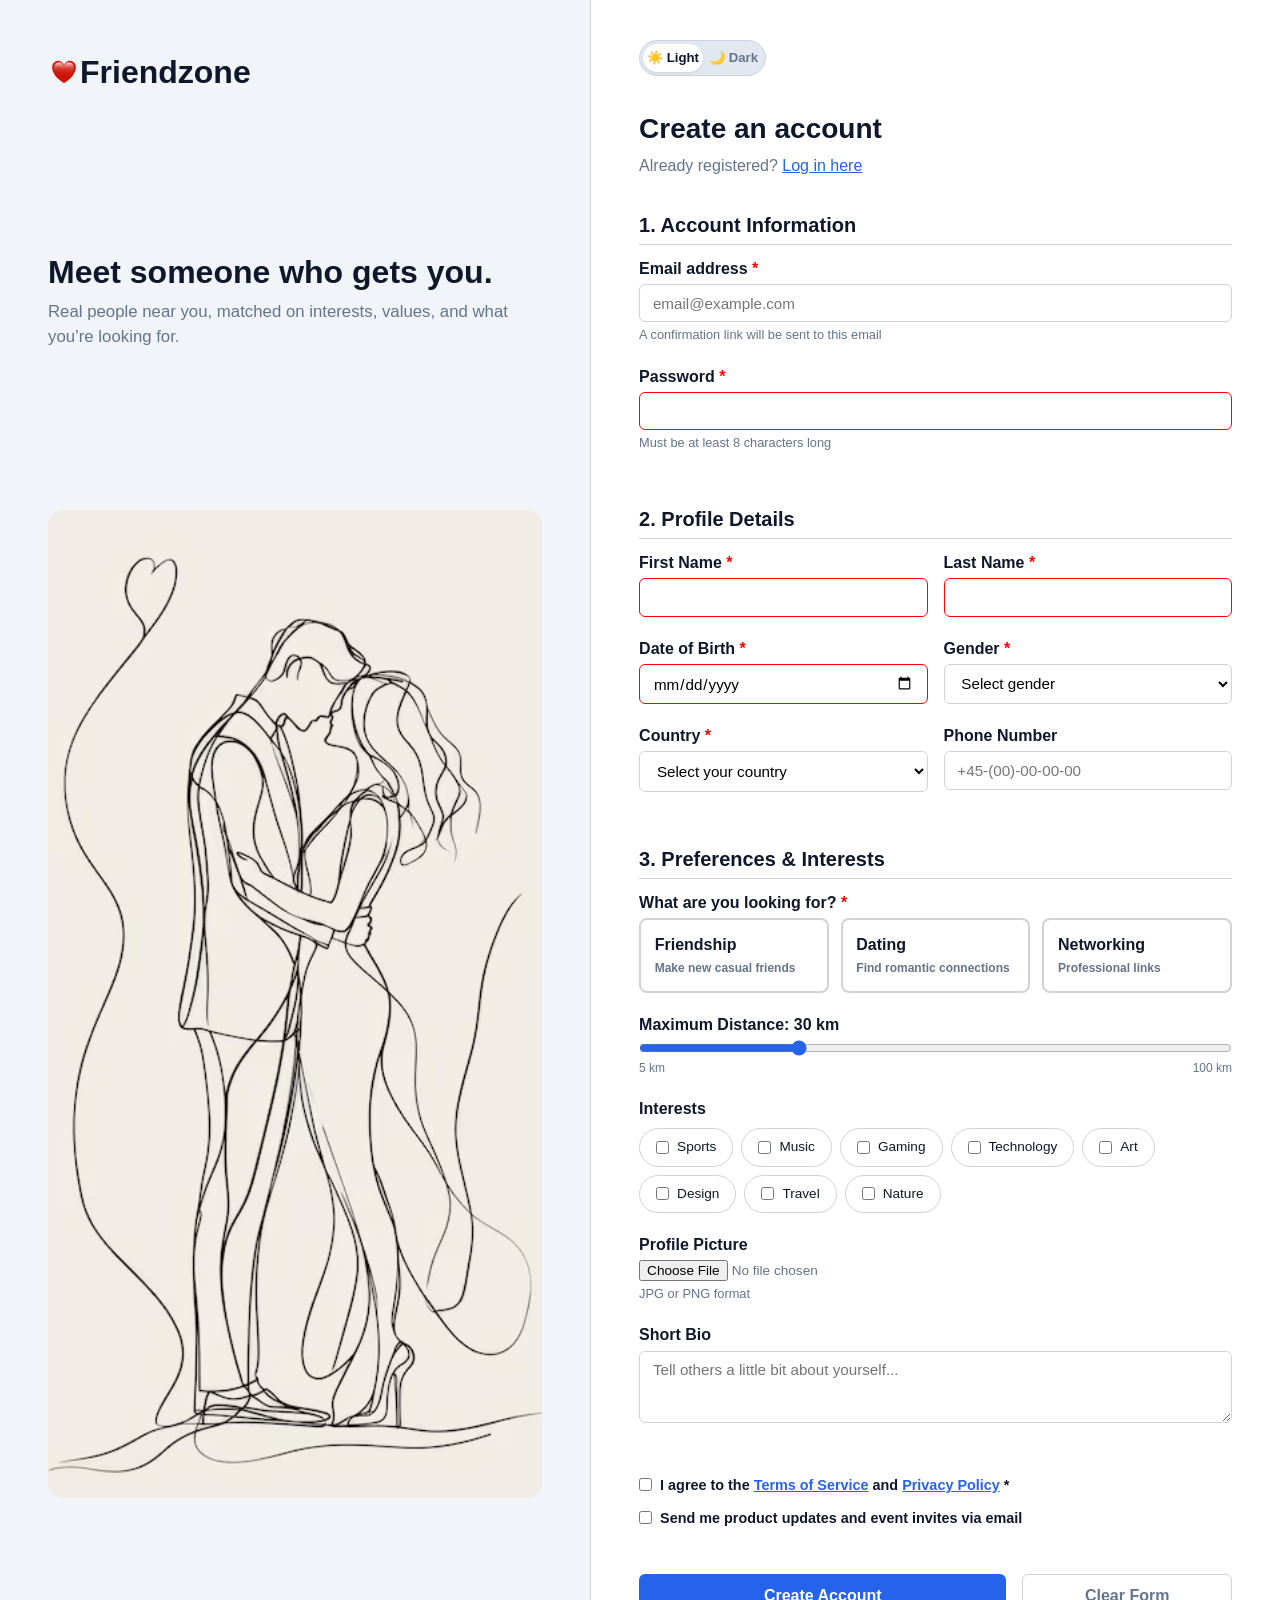
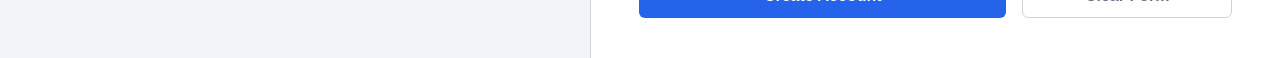
==== index.html @ 1ea024a4 "initial deploy" ====
<!DOCTYPE html>
<html lang="en">
<head>
  <meta charset="UTF-8">
  <meta name="viewport" content="width=device-width, initial-scale=1.0">
  <title>Create Account</title>
  <link rel="stylesheet" href="styles.css">
</head>
<body>

  <!-- theme toggle checkbox -->
  <input type="checkbox" id="theme-toggle" class="theme-toggle-checkbox" aria-label="theme toggle">

  <div class="page-container">
    <a href="#main-form" class="skip-link">Skip to main content</a>

    <!-- left side section -->
    <aside class="left-section" aria-label="left main section">
      <div class="brand">
        <img src="images/logo.png.webp" alt="logo" class="brand-logo">
        <span class="brand-name">Friendzone</span>
      </div>

     <div class="left-content">
        <h1>Meet someone who gets you.</h1>
        <p>Real people near you, matched on interests, values, and what you’re looking for.</p>
      </div>

      <div class="left-space">
        <img src="images/aside-image1.jpg.avif" alt="image" class="left-image">
      </div>

    </aside>

    <!-- main section -->
    <main class="form-section">
      <header class="top-bar">
        <div class="brand mobile-only">
          <img src="images/logo.png.webp" alt="logo" class="brand-logo">
          <span class="brand-name">Friendzone</span>
        </div>

        <label for="theme-toggle" class="theme-toggle-button" role="button" aria-label="theme toggle">
          <span class="theme-option light-opt">
            ☀️ Light 
          </span>
          <span class="theme-option dark-opt">
            🌙 Dark 
          </span>
        </label>
      </header>

      <section class="form-header">
        <h2>Create an account</h2>
        <p>Already registered? <a href="#">Log in here</a></p>
      </section>

      <form id="main-form" class="signup-form" action="#" method="POST" enctype="multipart/form-data">
        
        <!-- account information -->
        <fieldset class="form-group">
          <legend class="section-title">1. Account Information</legend>
          
          <div class="fields">
            <label for="email" class="required">Email address</label>
            <input type="email" id="email" name="email" placeholder="email@example.com" required aria-describedby="email-help">
            <span id="email-help" class="help-text">A confirmation link will be sent to this email</span>
          </div>

          <div class="fields">
            <label for="password" class="required">Password</label>
            <input type="password" id="password" name="password" minlength="8" required aria-describedby="password-help">
            <span id="password-help" class="help-text">Must be at least 8 characters long</span>
          </div>
        </fieldset>

        <!-- personal details -->
        <fieldset class="form-group">
          <legend class="section-title">2. Profile Details</legend>

          <div class="fields-grid">
            <div class="fields">
              <label for="first-name" class="required">First Name</label>
              <input type="text" id="first-name" name="first_name" required autocomplete="given-name">
            </div>

            <div class="fields">
              <label for="last-name" class="required">Last Name</label>
              <input type="text" id="last-name" name="last_name" required autocomplete="family-name">
            </div>
          </div>

          <div class="fields-grid">
            <div class="fields">
              <label for="dob" class="required">Date of Birth</label>
              <input type="date" id="dob" name="dob" required>
            </div>

            <div class="fields">
              <label for="gender" class="required">Gender</label>
              <select id="gender" name="gender" required>
                <option value="" disabled selected>Select gender</option>
                <option value="female">Female</option>
                <option value="male">Male</option>
                <option value="non-binary">Non-binary</option>
                <option value="other">Other / Prefer not to say</option>
              </select>
            </div>
          </div>

          <div class="fields-grid">
            <div class="fields">
              <label for="country" class="required">Country</label>
              <select id="country" name="country" required>
                <option value="" disabled selected>Select your country</option>
                <option value="DK">Denmark</option>
                <option value="SE">Sweden</option>
                <option value="NO">Norway</option>
                <option value="US">United States</option>
                <option value="UK">United Kingdom</option>
                <option value="DE">Germany</option>
                <option value="FR">France</option>
                <option value="OTHER">Other</option>
              </select>
            </div>

            <div class="fields">
              <label for="phone">Phone Number</label>
              <input type="tel" id="phone" name="phone" placeholder="+45-(00)-00-00-00" autocomplete="tel">
            </div>
          </div>
        </fieldset>

        <!-- person's interests -->
        <fieldset class="form-group">
          <legend class="section-title">3. Preferences & Interests</legend>

          <div class="fields">
            <span class="fields-label required">What are you looking for?</span>
            <div class="selections" role="selections" aria-required="true">
              <label class="selection-part">
                <input type="radio" name="goal"value="friendship" required>
                <span class="part-content">
                  <strong>Friendship</strong>
                  <small>Make new casual friends</small>
                </span>
              </label>

              <label class="selection-part">
                <input type="radio" name="goal" value="dating">
                <span class="part-content">
                  <strong>Dating</strong>
                  <small>Find romantic connections</small>
                </span>
              </label>

              <label class="selection-part">
                <input type="radio" name="goal" value="networking">
                <span class="part-content">
                  <strong>Networking</strong>
                  <small>Professional links</small>
                </span>
              </label>
            </div>
          </div>

          <div class="fields">
            <label for="distance-range">Maximum Distance: <output id="range-val">30</output> km</label>
            <input type="range" id="distance-range" name="distance" min="5" max="100" value="30" step="5" oninput="document.getElementById('range-val').value = this.value">
            <div class="range-elements">
              <span>5 km</span>
              <span>100 km</span>
            </div>
          </div>

          <div class="fields">
            <span class="fields-label">Interests</span>
            <div class="checkbox-grid">
              <label class="checkbox-set"><input type="checkbox" name="interests" value="sports"> Sports</label>
              <label class="checkbox-set"><input type="checkbox" name="interests" value="music"> Music</label>
              <label class="checkbox-set"><input type="checkbox" name="interests" value="gaming"> Gaming</label>
              <label class="checkbox-set"><input type="checkbox" name="interests" value="tech"> Technology</label>
              <label class="checkbox-set"><input type="checkbox" name="interests" value="art"> Art</label>
              <label class="checkbox-set"><input type="checkbox" name="interests" value="design"> Design</label>
              <label class="checkbox-set"><input type="checkbox" name="interests" value="travel"> Travel</label>
              <label class="checkbox-set"><input type="checkbox" name="interests" value="nature"> Nature</label>

            </div>
          </div>

          <div class="fields">
            <label for="avatar">Profile Picture</label>
            <input type="file" id="avatar" name="avatar" accept="image/png, image/jpeg">
            <span class="help-text">JPG or PNG format</span>
          </div>

          <div class="fields">
            <label for="bio">Short Bio</label>
            <textarea id="bio" name="bio" rows="3" placeholder="Tell others a little bit about yourself..."></textarea>
          </div>
        </fieldset>

        <fieldset class="form-group">
          <label class="checkbox-container">
            <input type="checkbox" name="terms" required>
            <span>I agree to the <a href="#">Terms of Service</a> and <a href="#">Privacy Policy</a> *</span>
          </label>

          <label class="checkbox-container">
            <input type="checkbox" name="newsletter">
            <span>Send me product updates and event invites via email</span>
          </label>
        </fieldset>

        <!-- buttons -->
        <div class="form-actions">
          <button type="submit" class="button button-primary">Create Account</button>
          <button type="reset" class="button button-secondary">Clear Form</button>
        </div>

      </form>
    </main>
  </div>

</body>
</html>
---- styles.css ----
:root {
  /* colors (light theme */
  --bg: white;
  --bg-left: #f1f5f9;
  --text-main: #0f172a;
  --text-minor: #64748b;
  --border-color: lightgray;
  --border-color-active: #2563eb;
  
  /* colors (interactive) */
  --primary-color: #2563eb;
  --primary-color-hover: #1d4ed8;

  /* colors (other interactives) */
  --other-hover-bg: #eff6ff;
  --other-hover-border: #3b82f6;
  --other-hover-text: #1e3a8a;

  /* toggle button */
  --t-button-bg: #e2e8f0;
  --t-button-border: #cbd5e1;
  --t-button-active-bg: white;
  --t-button-active-text: #0f172a;

  /* other */
  --input-bg: white;
  --input-text: black;
  
  /* focus color */
  --focus-color: 0 0 0 3px rgba(32, 93, 224, 0.35);

  /* fonts */
  --font-sans: sans-serif;
}

/* colors for dark theme */
#theme-toggle:checked ~ .page-container {
  --bg: #1e293b;
  --bg-left: #182232;
  --text-main: #f8fafc;
  --text-minor: #94a3b8;
  --border-color: #334155;
  --border-color-active: #60a5fa;

  --primary-color: #3b82f6;
  --primary-color-hover: #2563eb;

  --other-hover-bg: #1e3a8a;
  --other-hover-border: #60a5fa;
  --other-hover-text: white;

  --t-button-bg: #334155;
  --t-button-border: #475569;
  --t-button-active-bg: #0f172a;
  --t-button-active-text: #f8fafc;

  --input-bg: #0f172a;
  --input-text: #f8fafc;
}

/* main styles */
* {
  box-sizing: border-box;
  margin: 0;
  padding: 0;
}

body {
  font-family: var(--font-sans);
  background-color: var(--bg);
  color: var(--text-main);
  line-height: 1.5;
  min-height: 100vh;
  transition: background-color 0.25s ease, color 0.25s ease;
}

body:has(#theme-toggle:checked) {
  background-color: #0f172a;
}

.theme-toggle-checkbox {
  position: absolute;
  opacity: 0;
  pointer-events: none;
}

/* skip links */
.skip-link {
  position: absolute;
  top: -100px;
  left: 1rem;
  background: var(--primary-color);
  color: #fff;
  padding: 0.5rem 1rem;
  z-index: 100;
  border-radius: 4px;
  text-decoration: none;
  font-weight: 600;
}

.skip-link:focus {
  top: 1rem;
}

/* page container styles */
.page-container {
  display: flex;
  min-height: 100vh;
  width: 100%;
}

.left-section {
  flex: 1;
  background-color: var(--bg-left);
  padding: 3rem;
  display: flex;
  flex-direction: column;
  justify-content: space-between;
  border-right: 1px solid var(--border-color);
}

.form-section {
  flex: 1.2;
  background-color: var(--bg);
  padding: 2.5rem 3rem;
  max-width: 760px;
  overflow-y: auto;
}

@media (max-width: 900px) {
  .page-container {
    flex-direction: column;
  }
  .left-section {
    display: none;
  }
  .form-section {
    max-width: 100%;
    padding: 1.5rem;
  }
}

/* brand name and logo*/
.brand {
  display: flex;
  align-items: center;
  font-weight: 700;
  font-size: 1.25rem;
  color: var(--text-main);
}

.brand-logo {
  width: 32px;
  height: 32px;
  object-fit: contain;
  margin-bottom: 0.75rem;
}

.brand-name {
  font-family: var(--font-sans);
  font-size: 2rem;
  padding-bottom: 0.75rem;
}

.top-bar {
  display: flex;
  justify-content: space-between;
  align-items: center;
  margin-bottom: 2rem;
}

.mobile-only {
  display: none;
}

@media (max-width: 900px) {
  .mobile-only {
    display: flex;
  }
}

.theme-toggle-button {
  display: inline-flex;
  background-color: var(--t-button-bg);
  border: 1px solid var(--t-button-border);
  border-radius: 20px;
  padding: 3px;
  cursor: pointer;
  user-select: none;
  gap: 2px;
}

.theme-option {
  display: flex;
  align-items: center;
  gap: 6px;
  padding: 4px 4px;
  border-radius: 16px;
  font-size: 0.825rem;
  font-weight: 600;
  color: var(--text-minor);
  transition: all 0.2s ease;
}

/* chechbox states */
.light-opt {
  background-color: var(--t-button-active-bg);
  color: var(--t-button-active-text);
  box-shadow: 0 1px 3px rgba(0,0,0,0.1);
}

#theme-toggle:checked ~ .page-container .light-opt {
  background-color: transparent;
  color: var(--text-minor);
  box-shadow: none;
}

#theme-toggle:checked ~ .page-container .dark-opt {
  background-color: var(--t-button-active-bg);
  color: var(--t-button-active-text);
  
  box-shadow: 0 1px 3px rgba(0,0,0,0.2);
}

/* left-side space */
.left-space {
  aspect-ratio: 1.5/3;
  border-radius: 15px;
  overflow: hidden;
  background-color: var(--border-color);
  display: flex;
  align-items: center;
  justify-content: center;
  margin-bottom: 7rem;

}

.left-image{
  width: 100%;
  height: 100%;
  object-fit: cover;
}

.left-content h1 {
  font-size: 2rem;
  margin-bottom: 0.5rem;
  line-height: 1.2;
  color: var(--text-main);
}

.left-content p {
  color: var(--text-minor);
  font-size: 1.05rem;
  margin-bottom: 1rem;
}

/* header and fields styles */
.form-header {
  margin-bottom: 2rem;
}

.form-header h2 {
  font-size: 1.75rem;
  font-weight: 800;
  margin-bottom: 0.25rem;
  color: var(--text-main);
}

.form-header p {
  color: var(--text-minor);
}

.form-header a, .checkbox-container a {
  color: var(--primary-color);
  text-decoration: underline;
}

.form-group {
  border: none;
  margin-bottom: 2rem;
}

.section-title {
  font-size: 1.25rem;
  font-weight: 650;
  margin-bottom: 0.75rem;
  color: var(--text-main);
  border-bottom: 1px solid var(--border-color);
  padding-bottom: 0.25rem;
  width: 100%;
}

.fields {
  display: flex;
  flex-direction: column;
  gap: 0.2rem;
  margin-bottom: 1.25rem;
}

.fields-grid {
  display: grid;
  grid-template-columns: 1fr 1fr;
  gap: 1rem;
}

@media (max-width: 600px) {
  .fields-grid {
    grid-template-columns: 1fr;
  }
}

label, .fields-label {
  font-size: 1rem;
  font-weight: 600;
  color: var(--text-main);
}

.required::after {
  content: " *";
  color: red;
}

.help-text {
  font-size: 0.8rem;
  color: var(--text-minor);
}

/* input */
input[type="text"],
input[type="email"],
input[type="password"],
input[type="tel"],
input[type="date"],
select,
textarea {
  width: 100%;
  padding: 0.6rem 0.8rem;
  border: 1.5px solid var(--border-color);
  border-radius: 6px;
  background-color: var(--input-bg);
  color: var(--input-text);
  font-family: inherit;
  font-size: 0.95rem;
  transition: border-color 0.2s ease, box-shadow 0.2s ease;
}

input:focus, select:focus, textarea:focus {
  outline: none;
  border-color: var(--border-color-active);
  box-shadow: var(--focus-color);
}

input:required:invalid:not(:placeholder-shown) {
  border-color: red;
}

/* buttons*/
.selections {
  display: grid;
  grid-template-columns: repeat(auto-fit, minmax(160px, 1fr));
  gap: 0.75rem;
}

.selectin-part{
  position: relative;
  display: flex;
  cursor: pointer;
}

.selection-part input[type="radio"] {
  position: absolute;
  opacity: 0;
  width: 0;
  height: 0;
}

.selection-part .part-content {
  display: flex;
  flex-direction: column;
  width: 100%;
  padding: 0.85rem;
  background-color: var(--bg);
  border: 2px solid var(--border-color);
  border-radius: 8px;
  transition: all 0.2s ease;
}

.part-content big {
  font-size: 1rem;
  color: var(--text-main);
}

.part-content small {
  font-size: 0.75rem;
  color: var(--text-minor);
  margin-top: 0.1rem;
}

/* hover and states / active and checked states */
.selection-part:hover .part-content {
  background-color: var(--other-hover-bg);
  border-color: var(--other-hover-border);
}

.selection-part:hover .part-content big,
.selection-part:hover .part-content small {
  color: var(--other-hover-text);
}

.selection-part input[type="radio"]:checked + .part-content {
  background-color: var(--primary-color);
  border-color: var(--primary-color);
}

.selection-part input[type="radio"]:checked + .part-content big,
.selection-part input[type="radio"]:checked + .part-content small {
  color: #ffffff;
}

.selection-part input[type="radio"]:focus-visible + .part-content {
  box-shadow: var(--focus-color);
}

/* range style */
input[type="range"] {
  width: 100%;
  accent-color: var(--primary-color);
  cursor: pointer;
}

.range-elements {
  display: flex;
  justify-content: space-between;
  font-size: 0.75rem;
  color: var(--text-minor);
}

/* checkbox styles */
.checkbox-grid {
  display: flex;
  flex-wrap: wrap;
  gap: 0.5rem;
  margin-top: 0.25rem;
}

.checkbox-set {
  display: inline-flex;
  align-items: center;
  gap: 0.5rem;
  padding: 0.5rem 1rem;
  background-color: var(--input-bg);
  border: 1px solid var(--border-color);
  border-radius: 20px;
  font-size: 0.85rem;
  font-weight: 500;
  cursor: pointer;
}

.checkbox-set input[type="checkbox"] {
  accent-color: var(--primary-color);
}

.checkbox-container {
  display: flex;
  align-items: flex-start;
  gap: 0.5rem;
  font-size: 0.9rem;
  margin-bottom: 0.75rem;
  cursor: pointer;
}

.checkbox-container input[type="checkbox"] {
  margin-top: 3px;
  accent-color: var(--primary-color);
}

/* profile picture */
input[type="file"] {
  font-size: 0.85rem;
  color: var(--text-minor);
}

/* button and interactions */
.form-actions {
  display: flex;
  gap: 1rem;
  margin-top: 1rem;
}

.button {
  padding: 0.75rem 1.5rem;
  font-size: 1rem;
  font-weight: 600;
  border-radius: 6px;
  border: none;
  cursor: pointer;
  transition: background-color 0.2s ease, opacity 0.2s ease;
}

.button-primary {
  background-color: var(--primary-color);
  color: white;
  flex: 2;
}

.button-primary:hover {
  background-color: var(--primary-color-hover);
}

.button-secondary {
  background-color: transparent;
  color: var(--text-minor);
  border: 1px solid var(--border-color);
  flex: 1;
}

.button-secondary:hover {
  background-color: var(--other-hover-bg);
  color: var(--text-main);
}

.button:focus-visible {
  outline: none;
  box-shadow: var(--focus-color);
}
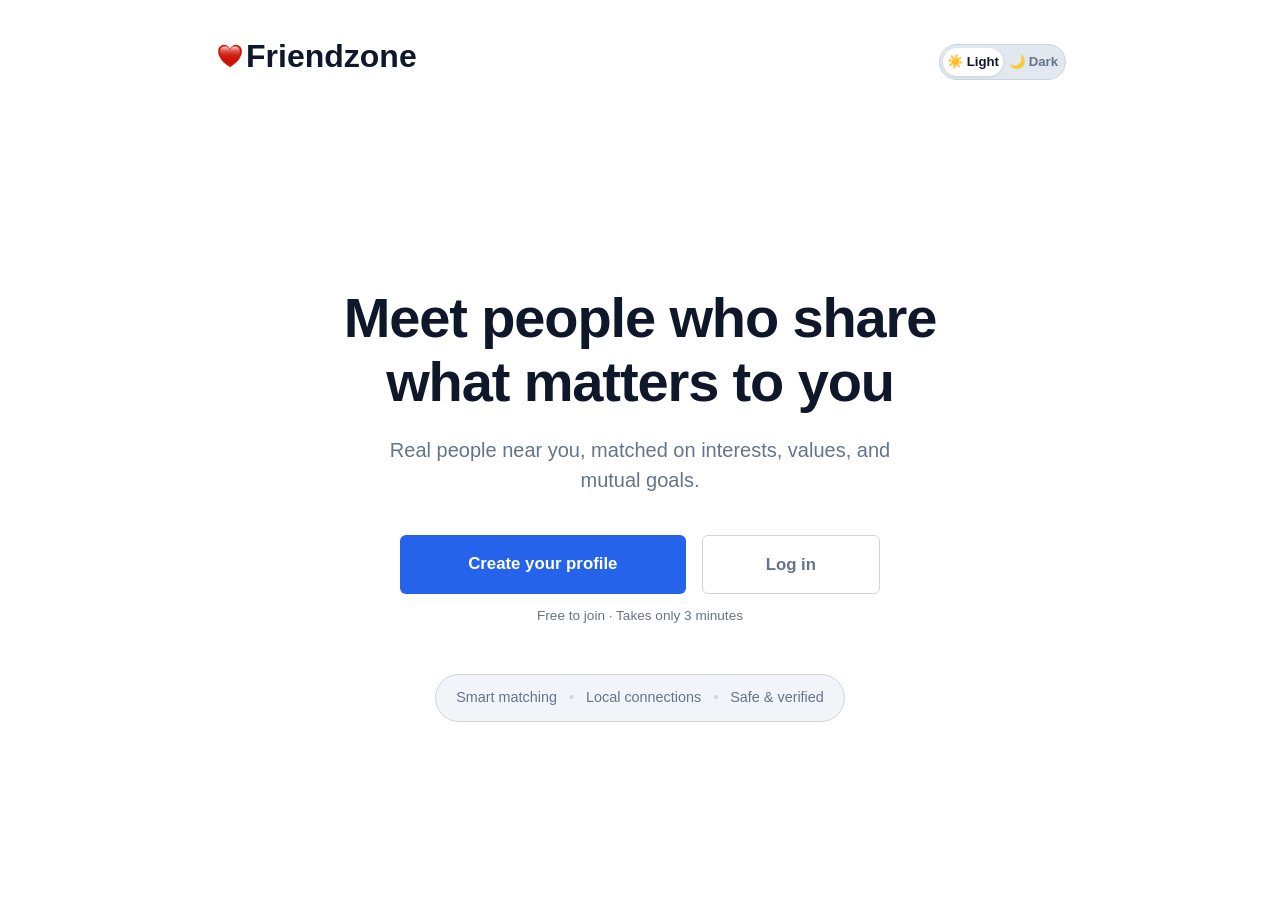
==== commit 10bd0bf6: "changing responsibility" ====
--- a/index.html
+++ b/index.html
@@ -3,222 +3,46 @@
 <head>
   <meta charset="UTF-8">
   <meta name="viewport" content="width=device-width, initial-scale=1.0">
-  <title>Create Account</title>
+  <title>Welcome page</title>
   <link rel="stylesheet" href="styles.css">
+  <link rel="stylesheet" href="index.css">
 </head>
 <body>
-
-  <!-- theme toggle checkbox -->
   <input type="checkbox" id="theme-toggle" class="theme-toggle-checkbox" aria-label="theme toggle">
 
-  <div class="page-container">
-    <a href="#main-form" class="skip-link">Skip to main content</a>
-
-    <!-- left side section -->
-    <aside class="left-section" aria-label="left main section">
+  <div class="page-container main-page-container">
+    <header class="top-bar">
       <div class="brand">
         <img src="images/logo.png.webp" alt="logo" class="brand-logo">
         <span class="brand-name">Friendzone</span>
       </div>
 
-     <div class="left-content">
-        <h1>Meet someone who gets you.</h1>
-        <p>Real people near you, matched on interests, values, and what you’re looking for.</p>
-      </div>
+      <label for="theme-toggle" class="theme-toggle-button" role="button" aria-label="theme toggle">
+        <span class="theme-option light-opt">☀️ Light</span>
+        <span class="theme-option dark-opt">🌙 Dark</span>
+      </label>
+    </header>
 
-      <div class="left-space">
-        <img src="images/aside-image1.jpg.avif" alt="image" class="left-image">
-      </div>
+    <main id="main-content" class="main">
+      <div class="main-wrapper">
+        <h1 class="main-title">Meet people who share what matters to you</h1>
+        <p class="main-description">Real people near you, matched on interests, values, and mutual goals.</p>
 
-    </aside>
-
-    <!-- main section -->
-    <main class="form-section">
-      <header class="top-bar">
-        <div class="brand mobile-only">
-          <img src="images/logo.png.webp" alt="logo" class="brand-logo">
-          <span class="brand-name">Friendzone</span>
+        <div class="actions">
+          <a href="sign-up.html" class="button button-primary action-main">Create your profile</a>
+          <a href="#" class="button button-secondary action-login">Log in</a>
         </div>
 
-        <label for="theme-toggle" class="theme-toggle-button" role="button" aria-label="theme toggle">
-          <span class="theme-option light-opt">
-            ☀️ Light 
-          </span>
-          <span class="theme-option dark-opt">
-            🌙 Dark 
-          </span>
-        </label>
-      </header>
+        <p class="subtext">Free to join · Takes only 3 minutes</p>
 
-      <section class="form-header">
-        <h2>Create an account</h2>
-        <p>Already registered? <a href="#">Log in here</a></p>
-      </section>
-
-      <form id="main-form" class="signup-form" action="#" method="POST" enctype="multipart/form-data">
-        
-        <!-- account information -->
-        <fieldset class="form-group">
-          <legend class="section-title">1. Account Information</legend>
-          
-          <div class="fields">
-            <label for="email" class="required">Email address</label>
-            <input type="email" id="email" name="email" placeholder="email@example.com" required aria-describedby="email-help">
-            <span id="email-help" class="help-text">A confirmation link will be sent to this email</span>
-          </div>
-
-          <div class="fields">
-            <label for="password" class="required">Password</label>
-            <input type="password" id="password" name="password" minlength="8" required aria-describedby="password-help">
-            <span id="password-help" class="help-text">Must be at least 8 characters long</span>
-          </div>
-        </fieldset>
-
-        <!-- personal details -->
-        <fieldset class="form-group">
-          <legend class="section-title">2. Profile Details</legend>
-
-          <div class="fields-grid">
-            <div class="fields">
-              <label for="first-name" class="required">First Name</label>
-              <input type="text" id="first-name" name="first_name" required autocomplete="given-name">
-            </div>
-
-            <div class="fields">
-              <label for="last-name" class="required">Last Name</label>
-              <input type="text" id="last-name" name="last_name" required autocomplete="family-name">
-            </div>
-          </div>
-
-          <div class="fields-grid">
-            <div class="fields">
-              <label for="dob" class="required">Date of Birth</label>
-              <input type="date" id="dob" name="dob" required>
-            </div>
-
-            <div class="fields">
-              <label for="gender" class="required">Gender</label>
-              <select id="gender" name="gender" required>
-                <option value="" disabled selected>Select gender</option>
-                <option value="female">Female</option>
-                <option value="male">Male</option>
-                <option value="non-binary">Non-binary</option>
-                <option value="other">Other / Prefer not to say</option>
-              </select>
-            </div>
-          </div>
-
-          <div class="fields-grid">
-            <div class="fields">
-              <label for="country" class="required">Country</label>
-              <select id="country" name="country" required>
-                <option value="" disabled selected>Select your country</option>
-                <option value="DK">Denmark</option>
-                <option value="SE">Sweden</option>
-                <option value="NO">Norway</option>
-                <option value="US">United States</option>
-                <option value="UK">United Kingdom</option>
-                <option value="DE">Germany</option>
-                <option value="FR">France</option>
-                <option value="OTHER">Other</option>
-              </select>
-            </div>
-
-            <div class="fields">
-              <label for="phone">Phone Number</label>
-              <input type="tel" id="phone" name="phone" placeholder="+45-(00)-00-00-00" autocomplete="tel">
-            </div>
-          </div>
-        </fieldset>
-
-        <!-- person's interests -->
-        <fieldset class="form-group">
-          <legend class="section-title">3. Preferences & Interests</legend>
-
-          <div class="fields">
-            <span class="fields-label required">What are you looking for?</span>
-            <div class="selections" role="selections" aria-required="true">
-              <label class="selection-part">
-                <input type="radio" name="goal"value="friendship" required>
-                <span class="part-content">
-                  <strong>Friendship</strong>
-                  <small>Make new casual friends</small>
-                </span>
-              </label>
-
-              <label class="selection-part">
-                <input type="radio" name="goal" value="dating">
-                <span class="part-content">
-                  <strong>Dating</strong>
-                  <small>Find romantic connections</small>
-                </span>
-              </label>
-
-              <label class="selection-part">
-                <input type="radio" name="goal" value="networking">
-                <span class="part-content">
-                  <strong>Networking</strong>
-                  <small>Professional links</small>
-                </span>
-              </label>
-            </div>
-          </div>
-
-          <div class="fields">
-            <label for="distance-range">Maximum Distance: <output id="range-val">30</output> km</label>
-            <input type="range" id="distance-range" name="distance" min="5" max="100" value="30" step="5" oninput="document.getElementById('range-val').value = this.value">
-            <div class="range-elements">
-              <span>5 km</span>
-              <span>100 km</span>
-            </div>
-          </div>
-
-          <div class="fields">
-            <span class="fields-label">Interests</span>
-            <div class="checkbox-grid">
-              <label class="checkbox-set"><input type="checkbox" name="interests" value="sports"> Sports</label>
-              <label class="checkbox-set"><input type="checkbox" name="interests" value="music"> Music</label>
-              <label class="checkbox-set"><input type="checkbox" name="interests" value="gaming"> Gaming</label>
-              <label class="checkbox-set"><input type="checkbox" name="interests" value="tech"> Technology</label>
-              <label class="checkbox-set"><input type="checkbox" name="interests" value="art"> Art</label>
-              <label class="checkbox-set"><input type="checkbox" name="interests" value="design"> Design</label>
-              <label class="checkbox-set"><input type="checkbox" name="interests" value="travel"> Travel</label>
-              <label class="checkbox-set"><input type="checkbox" name="interests" value="nature"> Nature</label>
-
-            </div>
-          </div>
-
-          <div class="fields">
-            <label for="avatar">Profile Picture</label>
-            <input type="file" id="avatar" name="avatar" accept="image/png, image/jpeg">
-            <span class="help-text">JPG or PNG format</span>
-          </div>
-
-          <div class="fields">
-            <label for="bio">Short Bio</label>
-            <textarea id="bio" name="bio" rows="3" placeholder="Tell others a little bit about yourself..."></textarea>
-          </div>
-        </fieldset>
-
-        <fieldset class="form-group">
-          <label class="checkbox-container">
-            <input type="checkbox" name="terms" required>
-            <span>I agree to the <a href="#">Terms of Service</a> and <a href="#">Privacy Policy</a> *</span>
-          </label>
-
-          <label class="checkbox-container">
-            <input type="checkbox" name="newsletter">
-            <span>Send me product updates and event invites via email</span>
-          </label>
-        </fieldset>
-
-        <!-- buttons -->
-        <div class="form-actions">
-          <button type="submit" class="button button-primary">Create Account</button>
-          <button type="reset" class="button button-secondary">Clear Form</button>
+        <div class="features">
+          <span>Smart matching</span>
+          <span class="dot">•</span>
+          <span>Local connections</span>
+          <span class="dot">•</span>
+          <span>Safe & verified</span>
         </div>
-
-      </form>
+      </div>
     </main>
   </div>
 
--- a/styles.css
+++ b/styles.css
@@ -1,5 +1,5 @@
 :root {
-  /* colors (light theme */
+  /* colors - light theme */
   --bg: white;
   --bg-left: #f1f5f9;
   --text-main: #0f172a;
@@ -7,11 +7,11 @@
   --border-color: lightgray;
   --border-color-active: #2563eb;
   
-  /* colors (interactive) */
+  /* colors - interactive */
   --primary-color: #2563eb;
   --primary-color-hover: #1d4ed8;
 
-  /* colors (other interactives) */
+  /* colors - other interactives */
   --other-hover-bg: #eff6ff;
   --other-hover-border: #3b82f6;
   --other-hover-text: #1e3a8a;
@@ -82,24 +82,6 @@
   position: absolute;
   opacity: 0;
   pointer-events: none;
-}
-
-/* skip links */
-.skip-link {
-  position: absolute;
-  top: -100px;
-  left: 1rem;
-  background: var(--primary-color);
-  color: #fff;
-  padding: 0.5rem 1rem;
-  z-index: 100;
-  border-radius: 4px;
-  text-decoration: none;
-  font-weight: 600;
-}
-
-.skip-link:focus {
-  top: 1rem;
 }
 
 /* page container styles */
@@ -396,7 +378,7 @@
   margin-top: 0.1rem;
 }
 
-/* hover and states / active and checked states */
+/* active and checked states */
 .selection-part:hover .part-content {
   background-color: var(--other-hover-bg);
   border-color: var(--other-hover-border);
--- a/index.css
+++ b/index.css
@@ -0,0 +1,143 @@
+/* main page container layout */
+.main-page-container {
+  flex-direction: column;
+  max-width: 900px;
+  margin: 0 auto;
+  padding: 0 1.5rem;
+  min-height: 100vh;
+}
+
+.main {
+  flex: 1;
+  display: flex;
+  align-items: center;
+  justify-content: center;
+  padding: 2rem 0 5rem 0;
+}
+
+.main-wrapper {
+  display: flex;
+  flex-direction: column;
+  align-items: center;
+  text-align: center;
+  max-width: 650px;
+  margin: 0 auto;
+}
+
+.main-title {
+  font-size: 3.5rem;
+  font-weight: 800;
+  line-height: 1.15;
+  color: var(--text-main);
+  margin-bottom: 1.25rem;
+  letter-spacing: -0.02em;
+}
+
+.main-description {
+  font-size: 1.25rem;
+  color: var(--text-minor);
+  line-height: 1.5;
+  margin-bottom: 2.5rem;
+  max-width: 560px;
+}
+
+/* brand name and logo */
+.top-bar {
+  display: flex;
+  justify-content: space-between;
+  align-items: center;
+  padding: 2rem 0;
+}
+
+/* actions settings */
+.actions {
+  display: flex;
+  gap: 1rem;
+  width: 100%;
+  max-width: 480px;
+  margin-bottom: 0.75rem;
+}
+
+.action-main {
+  flex: 1.8;
+  text-decoration: none;
+  text-align: center;
+  padding: 1rem 1.25rem;
+  font-size: 1.05rem;
+}
+
+.action-login {
+  flex: 1;
+  text-decoration: none;
+  text-align: center;
+  padding: 1rem 1.25rem;
+  font-size: 1.05rem;
+}
+
+.subtext {
+  font-size: 0.85rem;
+  color: var(--text-minor);
+  margin-bottom: 3rem;
+}
+
+/* features */
+.features {
+  display: flex;
+  align-items: center;
+  justify-content: center;
+  gap: 0.75rem;
+  flex-wrap: wrap;
+  font-size: 0.9rem;
+  font-weight: 500;
+  color: var(--text-minor);
+  background-color: var(--bg-left);
+  padding: 0.75rem 1.25rem;
+  border-radius: 30px;
+  border: 1px solid var(--border-color);
+}
+
+.dot {
+  color: var(--border-color);
+}
+
+/* mobile styles */
+@media (max-width: 768px) {
+  .main-title {
+    font-size: 2.5rem;
+  }
+
+  .main-description {
+    font-size: 1.1rem;
+  }
+}
+
+@media (max-width: 500px) {
+  .actions {
+    flex-direction: column;
+    max-width: 100%;
+  }
+
+  .cta-main, .cta-login {
+    width: 100%;
+  }
+
+  .top-bar {
+    padding: 1.25rem 0;
+  }
+
+  .main-title {
+    font-size: 2rem;
+  }
+
+  .features {
+    flex-direction: column;
+    gap: 0.4rem;
+    border-radius: 16px;
+    padding: 1rem;
+  }
+
+  .dot {
+    display: none;
+    margin: 1rem;
+  }
+}
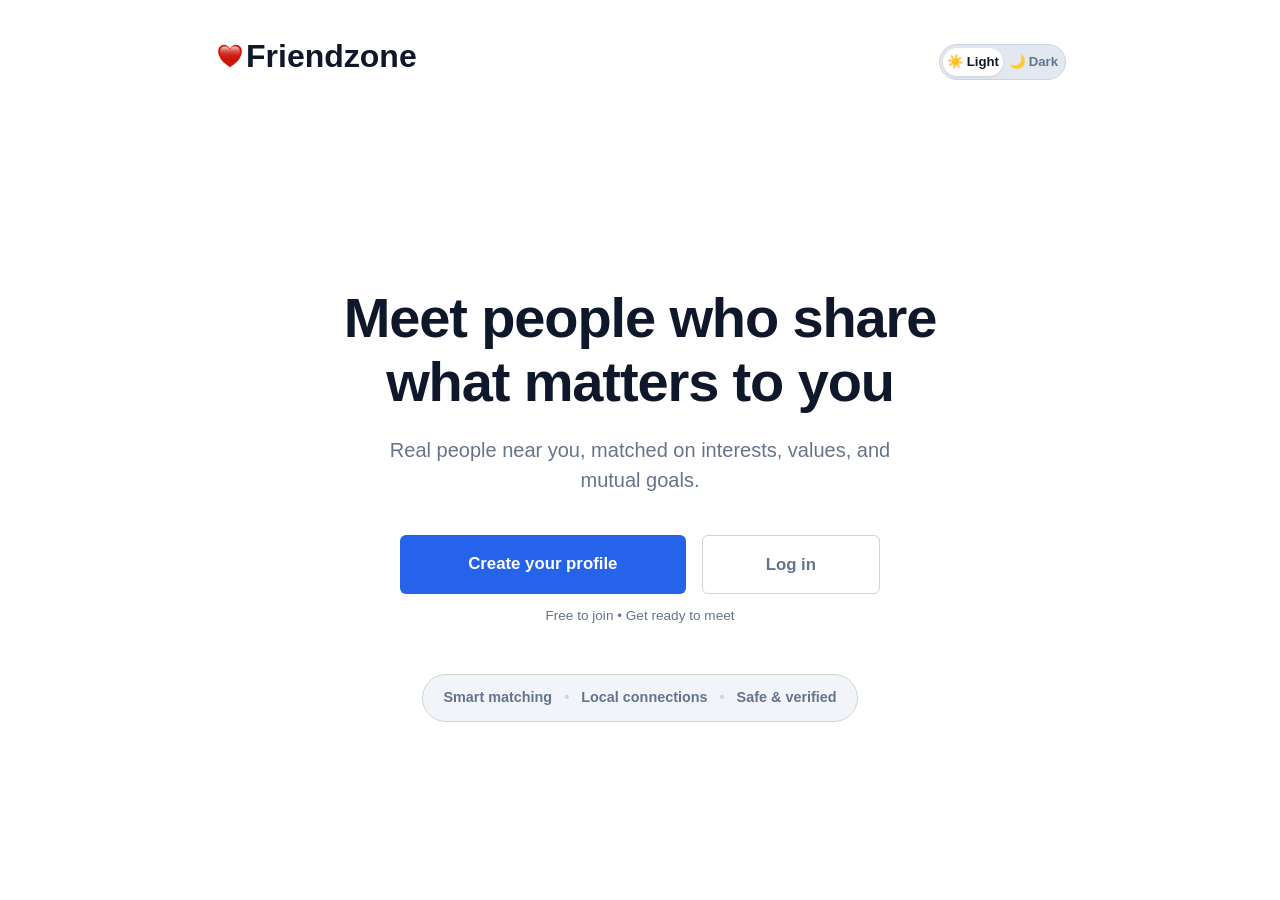
==== commit 01457dc4: "polishing" ====
--- a/index.html
+++ b/index.html
@@ -33,7 +33,7 @@
           <a href="#" class="button button-secondary action-login">Log in</a>
         </div>
 
-        <p class="subtext">Free to join · Takes only 3 minutes</p>
+        <p class="subtext">Free to join • Get ready to meet</p>
 
         <div class="features">
           <span>Smart matching</span>
--- a/styles.css
+++ b/styles.css
@@ -109,19 +109,6 @@
   overflow-y: auto;
 }
 
-@media (max-width: 900px) {
-  .page-container {
-    flex-direction: column;
-  }
-  .left-section {
-    display: none;
-  }
-  .form-section {
-    max-width: 100%;
-    padding: 1.5rem;
-  }
-}
-
 /* brand name and logo*/
 .brand {
   display: flex;
@@ -153,12 +140,6 @@
 
 .mobile-only {
   display: none;
-}
-
-@media (max-width: 900px) {
-  .mobile-only {
-    display: flex;
-  }
 }
 
 .theme-toggle-button {
@@ -177,7 +158,7 @@
   align-items: center;
   gap: 6px;
   padding: 4px 4px;
-  border-radius: 16px;
+  border-radius: 20px;
   font-size: 0.825rem;
   font-weight: 600;
   color: var(--text-minor);
@@ -283,12 +264,6 @@
   display: grid;
   grid-template-columns: 1fr 1fr;
   gap: 1rem;
-}
-
-@media (max-width: 600px) {
-  .fields-grid {
-    grid-template-columns: 1fr;
-  }
 }
 
 label, .fields-label {
@@ -462,7 +437,7 @@
   color: var(--text-minor);
 }
 
-/* button and interactions */
+/* buttons */
 .form-actions {
   display: flex;
   gap: 1rem;
@@ -504,4 +479,28 @@
 .button:focus-visible {
   outline: none;
   box-shadow: var(--focus-color);
-}+}
+
+/* mobyle styles */
+@media (max-width: 900px) {
+  .page-container {
+    flex-direction: column;
+  }
+  .left-section {
+    display: none;
+  }
+  .form-section {
+    max-width: 100%;
+    padding: 1.5rem;
+  }
+
+  .mobile-only {
+    display: flex;
+  }
+}
+
+@media (max-width: 600px) {
+  .fields-grid {
+    grid-template-columns: 1fr;
+  }
+}
--- a/index.css
+++ b/index.css
@@ -86,9 +86,8 @@
   align-items: center;
   justify-content: center;
   gap: 0.75rem;
-  flex-wrap: wrap;
   font-size: 0.9rem;
-  font-weight: 500;
+  font-weight: 600;
   color: var(--text-minor);
   background-color: var(--bg-left);
   padding: 0.75rem 1.25rem;
